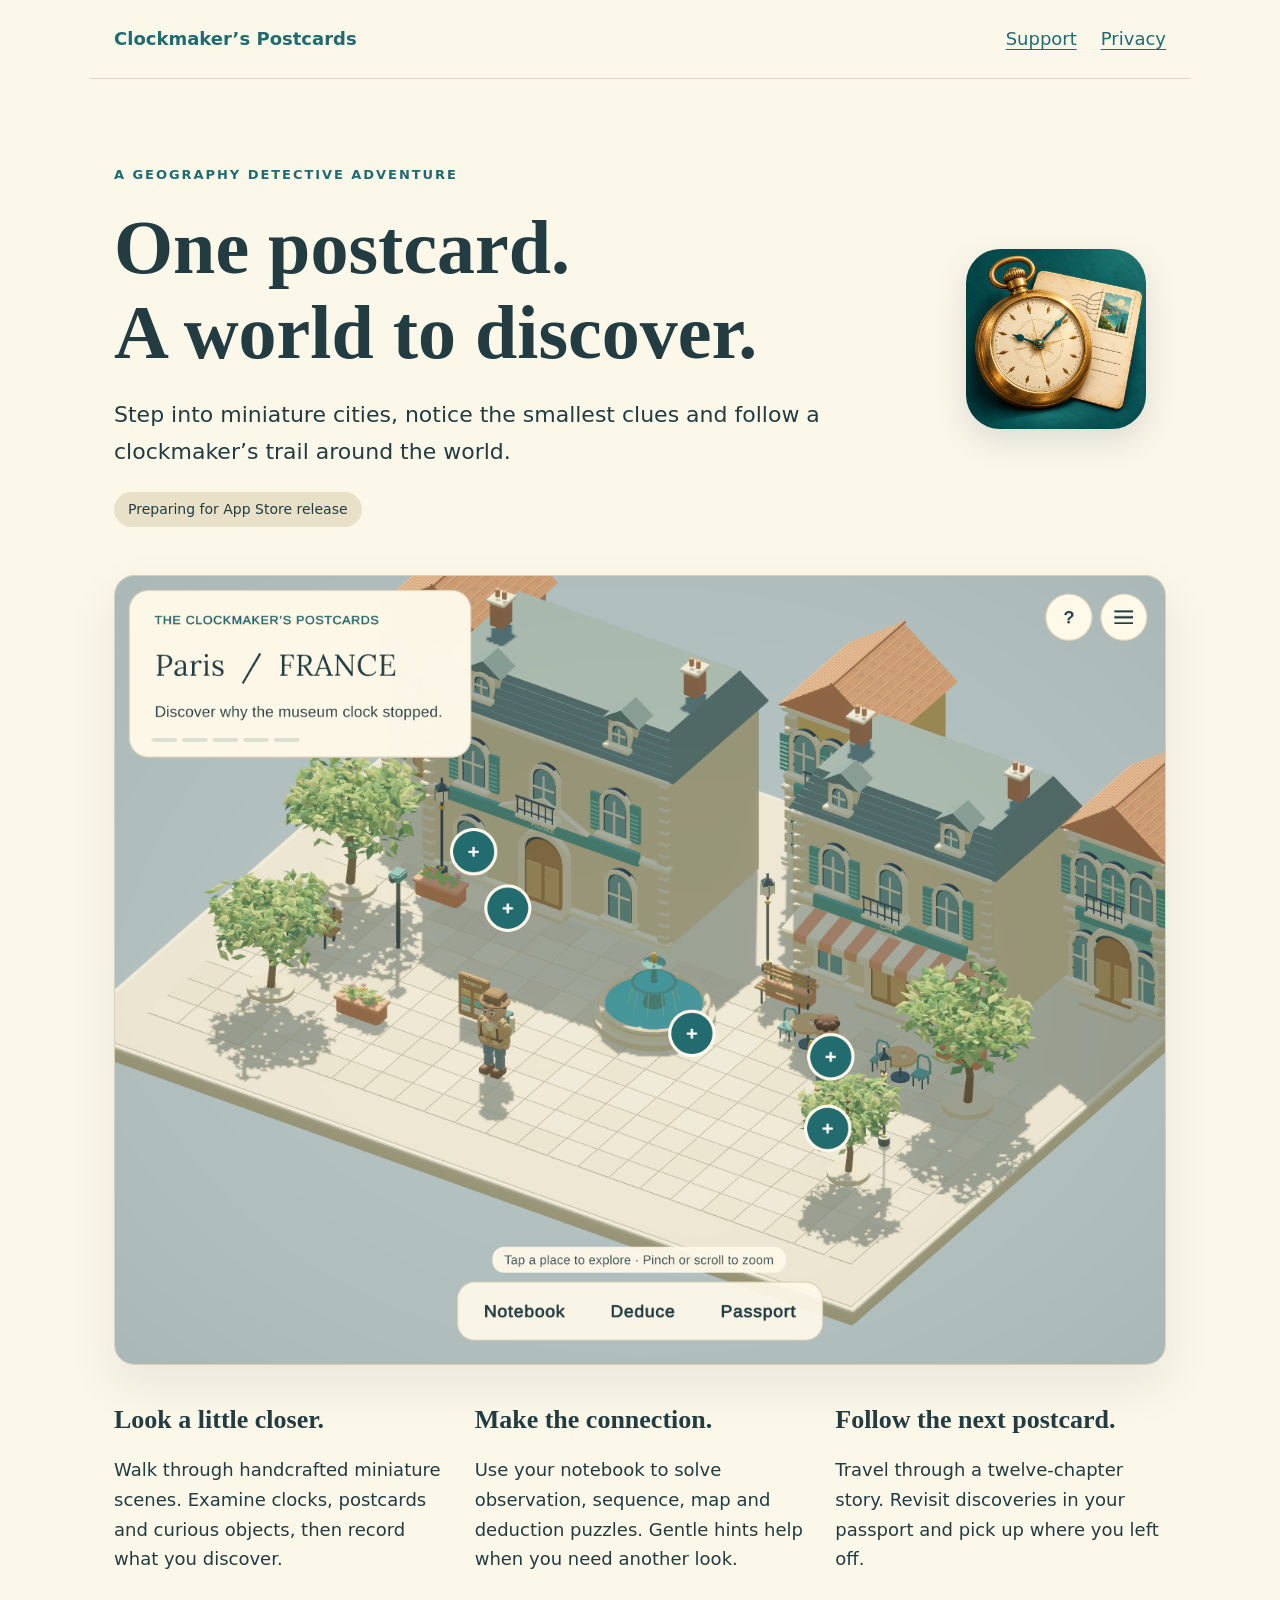
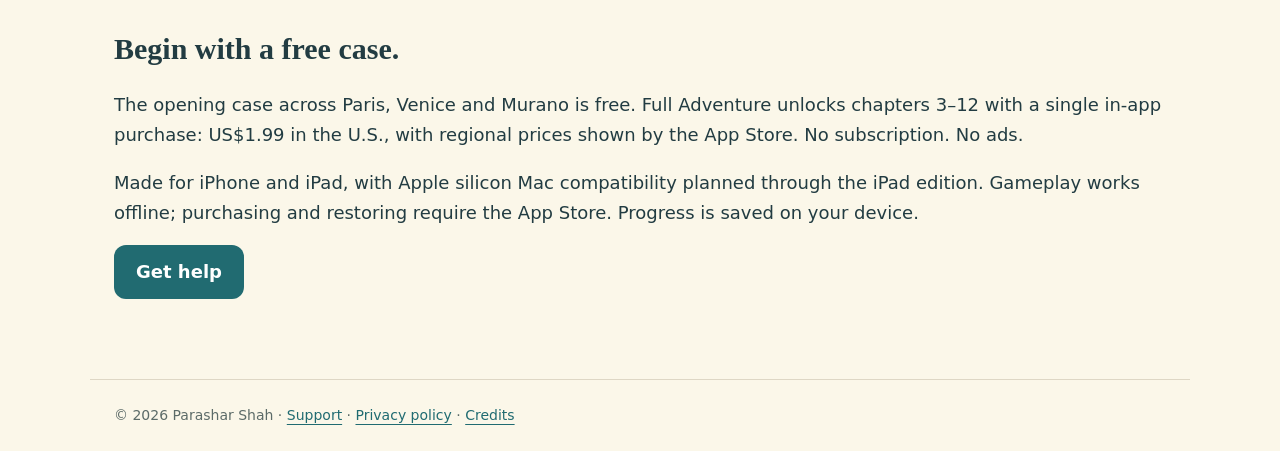
==== index.html @ 7594c073 "Publish Clockmakers product, support and privacy pages" ====
<!doctype html><html lang="en"><head><meta charset="utf-8"><meta name="viewport" content="width=device-width,initial-scale=1"><title>The Clockmaker’s Postcards — A little world of mysteries</title><meta name="description" content="An original miniature-world detective adventure for iPhone and iPad. Explore, gather evidence and follow the next postcard."><link rel="icon" href="assets/icon.png"><link rel="stylesheet" href="style.css"></head><body><nav aria-label="Main"><a href="index.html">Clockmaker’s Postcards</a><a href="support.html">Support</a><a href="privacy.html">Privacy</a></nav><main><section class="hero"><div><p class="eyebrow">A geography detective adventure</p><h1>One postcard.<br>A world to discover.</h1><p class="lead">Step into miniature cities, notice the smallest clues and follow a clockmaker’s trail around the world.</p><span class="status">Preparing for App Store release</span></div><img class="icon" src="assets/icon.png" alt="A brass clock and travel postcard"></section><img class="game" src="assets/paris.png" alt="The actual iPad game: a detective explores a sunny Paris square with clue markers and a notebook"><div class="features"><section><h2>Look a little closer.</h2><p>Walk through handcrafted miniature scenes. Examine clocks, postcards and curious objects, then record what you discover.</p></section><section><h2>Make the connection.</h2><p>Use your notebook to solve observation, sequence, map and deduction puzzles. Gentle hints help when you need another look.</p></section><section><h2>Follow the next postcard.</h2><p>Travel through a twelve-chapter story. Revisit discoveries in your passport and pick up where you left off.</p></section></div><section><h2>Begin with a free case.</h2><p>The opening case across Paris, Venice and Murano is free. Full Adventure unlocks chapters 3–12 with a single in-app purchase: US$1.99 in the U.S., with regional prices shown by the App Store. No subscription. No ads.</p><p>Made for iPhone and iPad, with Apple silicon Mac compatibility planned through the iPad edition. Gameplay works offline; purchasing and restoring require the App Store. Progress is saved on your device.</p><a class="button" href="support.html">Get help</a></section></main><footer>© 2026 Parashar Shah · <a href="support.html">Support</a> · <a href="privacy.html">Privacy policy</a> · <a href="credits.html">Credits</a></footer></body></html>
---- style.css ----
*{box-sizing:border-box}body{margin:0;background:#fbf7e9;color:#223c42;font:18px/1.65 system-ui,-apple-system,sans-serif}a{color:#206b71;text-underline-offset:4px}nav,main,footer{max-width:1100px;margin:auto;padding:24px}nav{display:flex;gap:24px;align-items:center;border-bottom:1px solid #ded7c5}nav a:first-child{margin-right:auto;font-weight:750;text-decoration:none}h1,h2{font-family:Georgia,serif;line-height:1.12}h1{font-size:clamp(40px,6vw,76px);margin:20px 0}h2{font-size:30px;margin-top:40px}.hero{display:grid;grid-template-columns:1fr 200px;gap:44px;align-items:center;padding:48px 0}.icon{width:180px;border-radius:34px;box-shadow:0 12px 32px #193e4322}.eyebrow{font-size:13px;text-transform:uppercase;letter-spacing:.15em;font-weight:750;color:#206b71}.lead{font-size:22px;max-width:740px}.button{display:inline-block;padding:12px 22px;border-radius:12px;background:#216b71;color:white;text-decoration:none;font-weight:700}.status{display:inline-block;padding:6px 14px;background:#e9e1c7;border-radius:20px;font-size:14px}.game{display:block;width:100%;border-radius:20px;border:1px solid #d9d0b6;box-shadow:0 20px 50px #193e4315}.features{display:grid;grid-template-columns:repeat(3,1fr);gap:30px}.features h2{font-size:26px}article{max-width:780px}footer{border-top:1px solid #ded7c5;margin-top:56px;font-size:14px;color:#5c6b68}li{margin:10px 0}@media(max-width:680px){nav{font-size:14px;gap:14px}.hero{grid-template-columns:1fr;padding:28px 0;gap:8px}.icon{width:100px;grid-row:1}.features{grid-template-columns:1fr;gap:0}.lead{font-size:20px}}
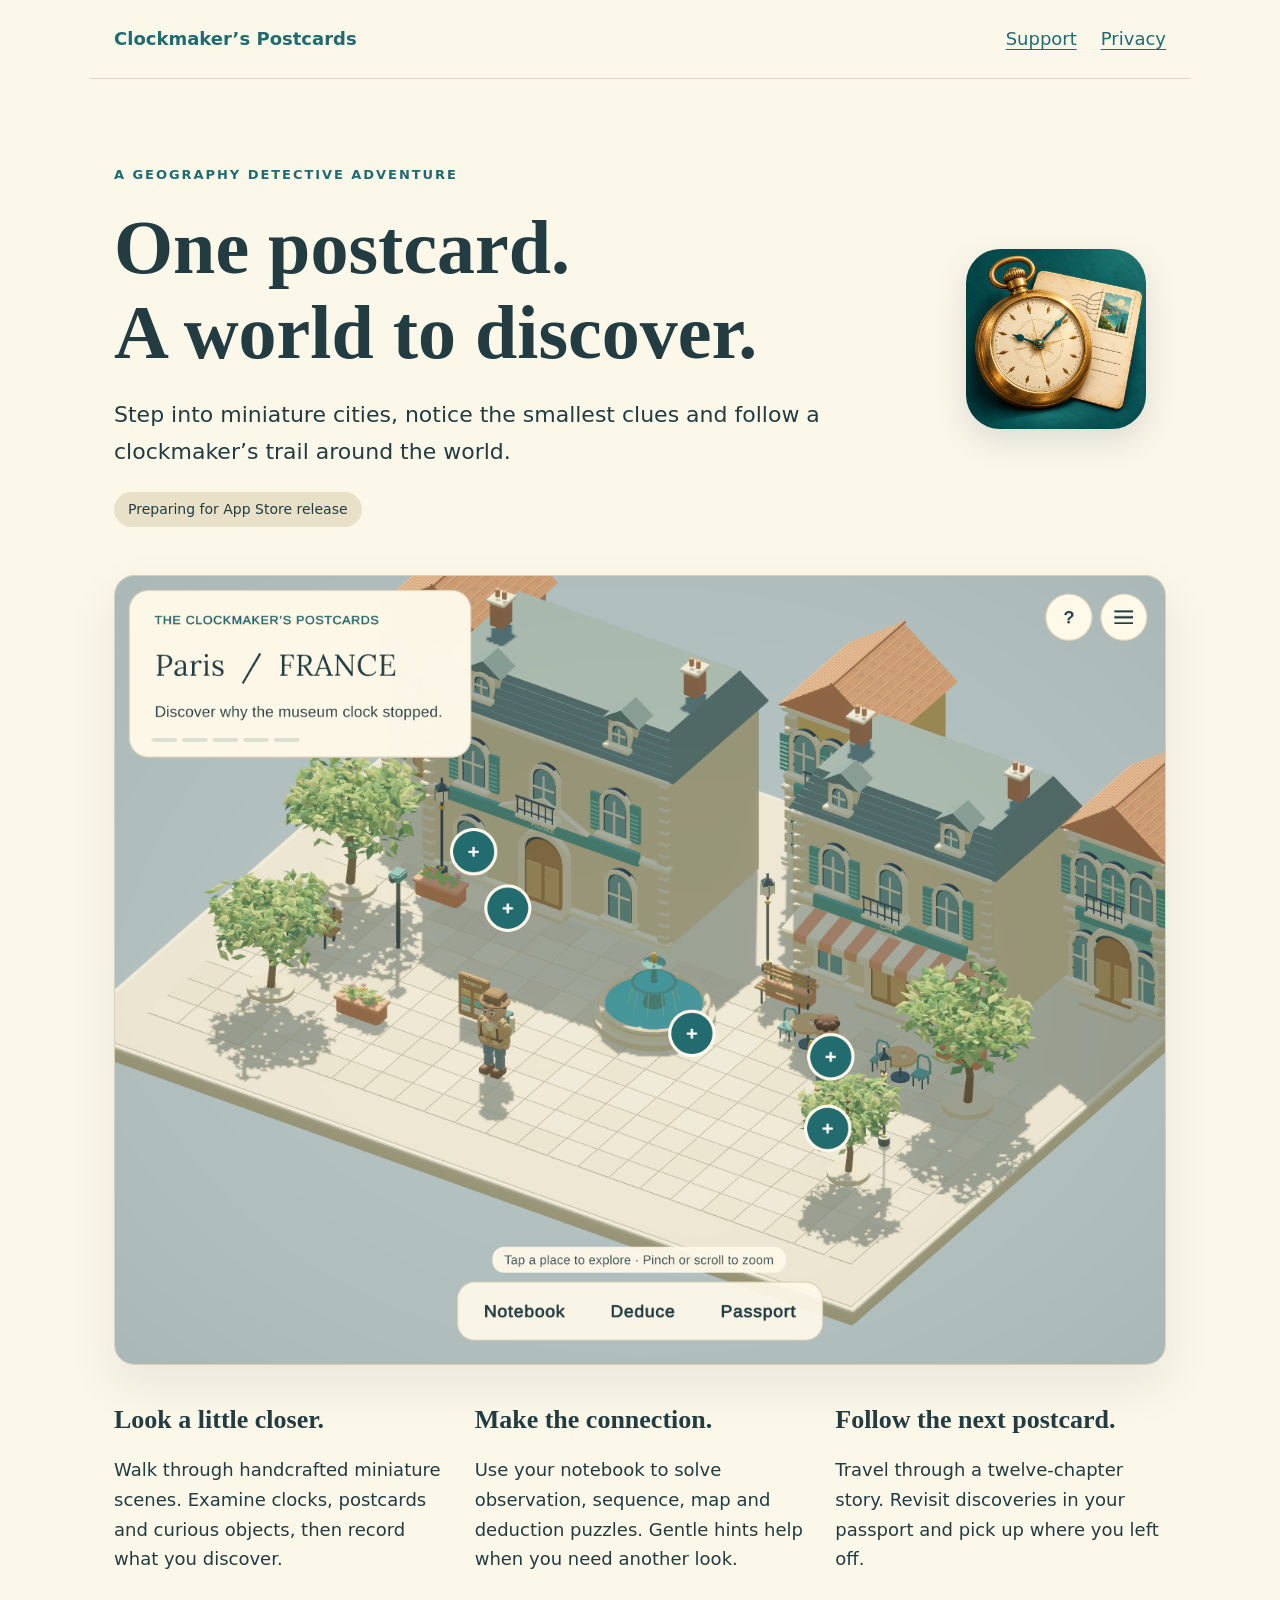
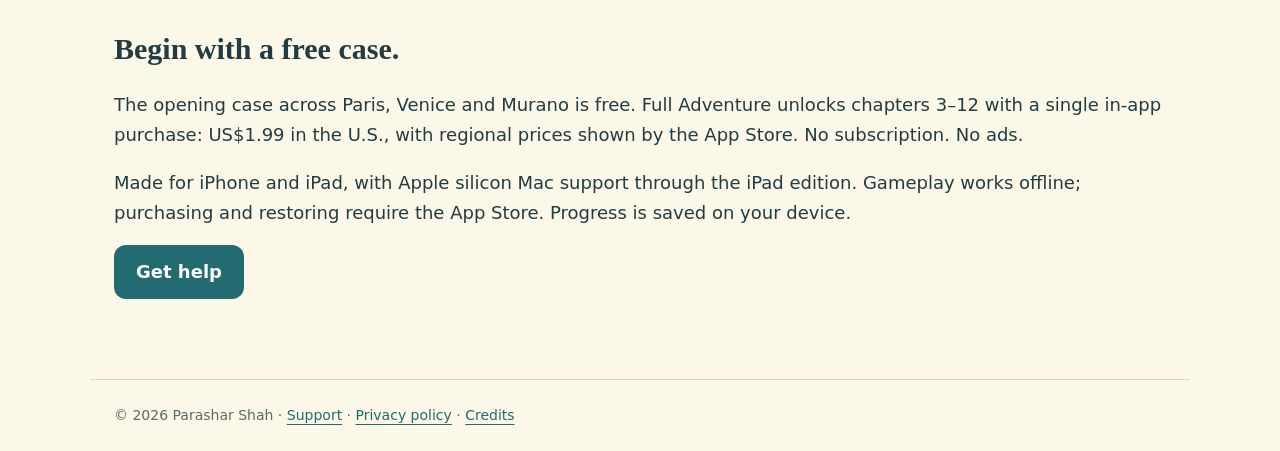
==== commit f3b370d7: "Confirm Apple silicon Mac support through iPad edition" ====
--- a/index.html
+++ b/index.html
@@ -1 +1 @@
-<!doctype html><html lang="en"><head><meta charset="utf-8"><meta name="viewport" content="width=device-width,initial-scale=1"><title>The Clockmaker’s Postcards — A little world of mysteries</title><meta name="description" content="An original miniature-world detective adventure for iPhone and iPad. Explore, gather evidence and follow the next postcard."><link rel="icon" href="assets/icon.png"><link rel="stylesheet" href="style.css"></head><body><nav aria-label="Main"><a href="index.html">Clockmaker’s Postcards</a><a href="support.html">Support</a><a href="privacy.html">Privacy</a></nav><main><section class="hero"><div><p class="eyebrow">A geography detective adventure</p><h1>One postcard.<br>A world to discover.</h1><p class="lead">Step into miniature cities, notice the smallest clues and follow a clockmaker’s trail around the world.</p><span class="status">Preparing for App Store release</span></div><img class="icon" src="assets/icon.png" alt="A brass clock and travel postcard"></section><img class="game" src="assets/paris.png" alt="The actual iPad game: a detective explores a sunny Paris square with clue markers and a notebook"><div class="features"><section><h2>Look a little closer.</h2><p>Walk through handcrafted miniature scenes. Examine clocks, postcards and curious objects, then record what you discover.</p></section><section><h2>Make the connection.</h2><p>Use your notebook to solve observation, sequence, map and deduction puzzles. Gentle hints help when you need another look.</p></section><section><h2>Follow the next postcard.</h2><p>Travel through a twelve-chapter story. Revisit discoveries in your passport and pick up where you left off.</p></section></div><section><h2>Begin with a free case.</h2><p>The opening case across Paris, Venice and Murano is free. Full Adventure unlocks chapters 3–12 with a single in-app purchase: US$1.99 in the U.S., with regional prices shown by the App Store. No subscription. No ads.</p><p>Made for iPhone and iPad, with Apple silicon Mac compatibility planned through the iPad edition. Gameplay works offline; purchasing and restoring require the App Store. Progress is saved on your device.</p><a class="button" href="support.html">Get help</a></section></main><footer>© 2026 Parashar Shah · <a href="support.html">Support</a> · <a href="privacy.html">Privacy policy</a> · <a href="credits.html">Credits</a></footer></body></html>+<!doctype html><html lang="en"><head><meta charset="utf-8"><meta name="viewport" content="width=device-width,initial-scale=1"><title>The Clockmaker’s Postcards — A little world of mysteries</title><meta name="description" content="An original miniature-world detective adventure for iPhone and iPad. Explore, gather evidence and follow the next postcard."><link rel="icon" href="assets/icon.png"><link rel="stylesheet" href="style.css"></head><body><nav aria-label="Main"><a href="index.html">Clockmaker’s Postcards</a><a href="support.html">Support</a><a href="privacy.html">Privacy</a></nav><main><section class="hero"><div><p class="eyebrow">A geography detective adventure</p><h1>One postcard.<br>A world to discover.</h1><p class="lead">Step into miniature cities, notice the smallest clues and follow a clockmaker’s trail around the world.</p><span class="status">Preparing for App Store release</span></div><img class="icon" src="assets/icon.png" alt="A brass clock and travel postcard"></section><img class="game" src="assets/paris.png" alt="The actual iPad game: a detective explores a sunny Paris square with clue markers and a notebook"><div class="features"><section><h2>Look a little closer.</h2><p>Walk through handcrafted miniature scenes. Examine clocks, postcards and curious objects, then record what you discover.</p></section><section><h2>Make the connection.</h2><p>Use your notebook to solve observation, sequence, map and deduction puzzles. Gentle hints help when you need another look.</p></section><section><h2>Follow the next postcard.</h2><p>Travel through a twelve-chapter story. Revisit discoveries in your passport and pick up where you left off.</p></section></div><section><h2>Begin with a free case.</h2><p>The opening case across Paris, Venice and Murano is free. Full Adventure unlocks chapters 3–12 with a single in-app purchase: US$1.99 in the U.S., with regional prices shown by the App Store. No subscription. No ads.</p><p>Made for iPhone and iPad, with Apple silicon Mac support through the iPad edition. Gameplay works offline; purchasing and restoring require the App Store. Progress is saved on your device.</p><a class="button" href="support.html">Get help</a></section></main><footer>© 2026 Parashar Shah · <a href="support.html">Support</a> · <a href="privacy.html">Privacy policy</a> · <a href="credits.html">Credits</a></footer></body></html>
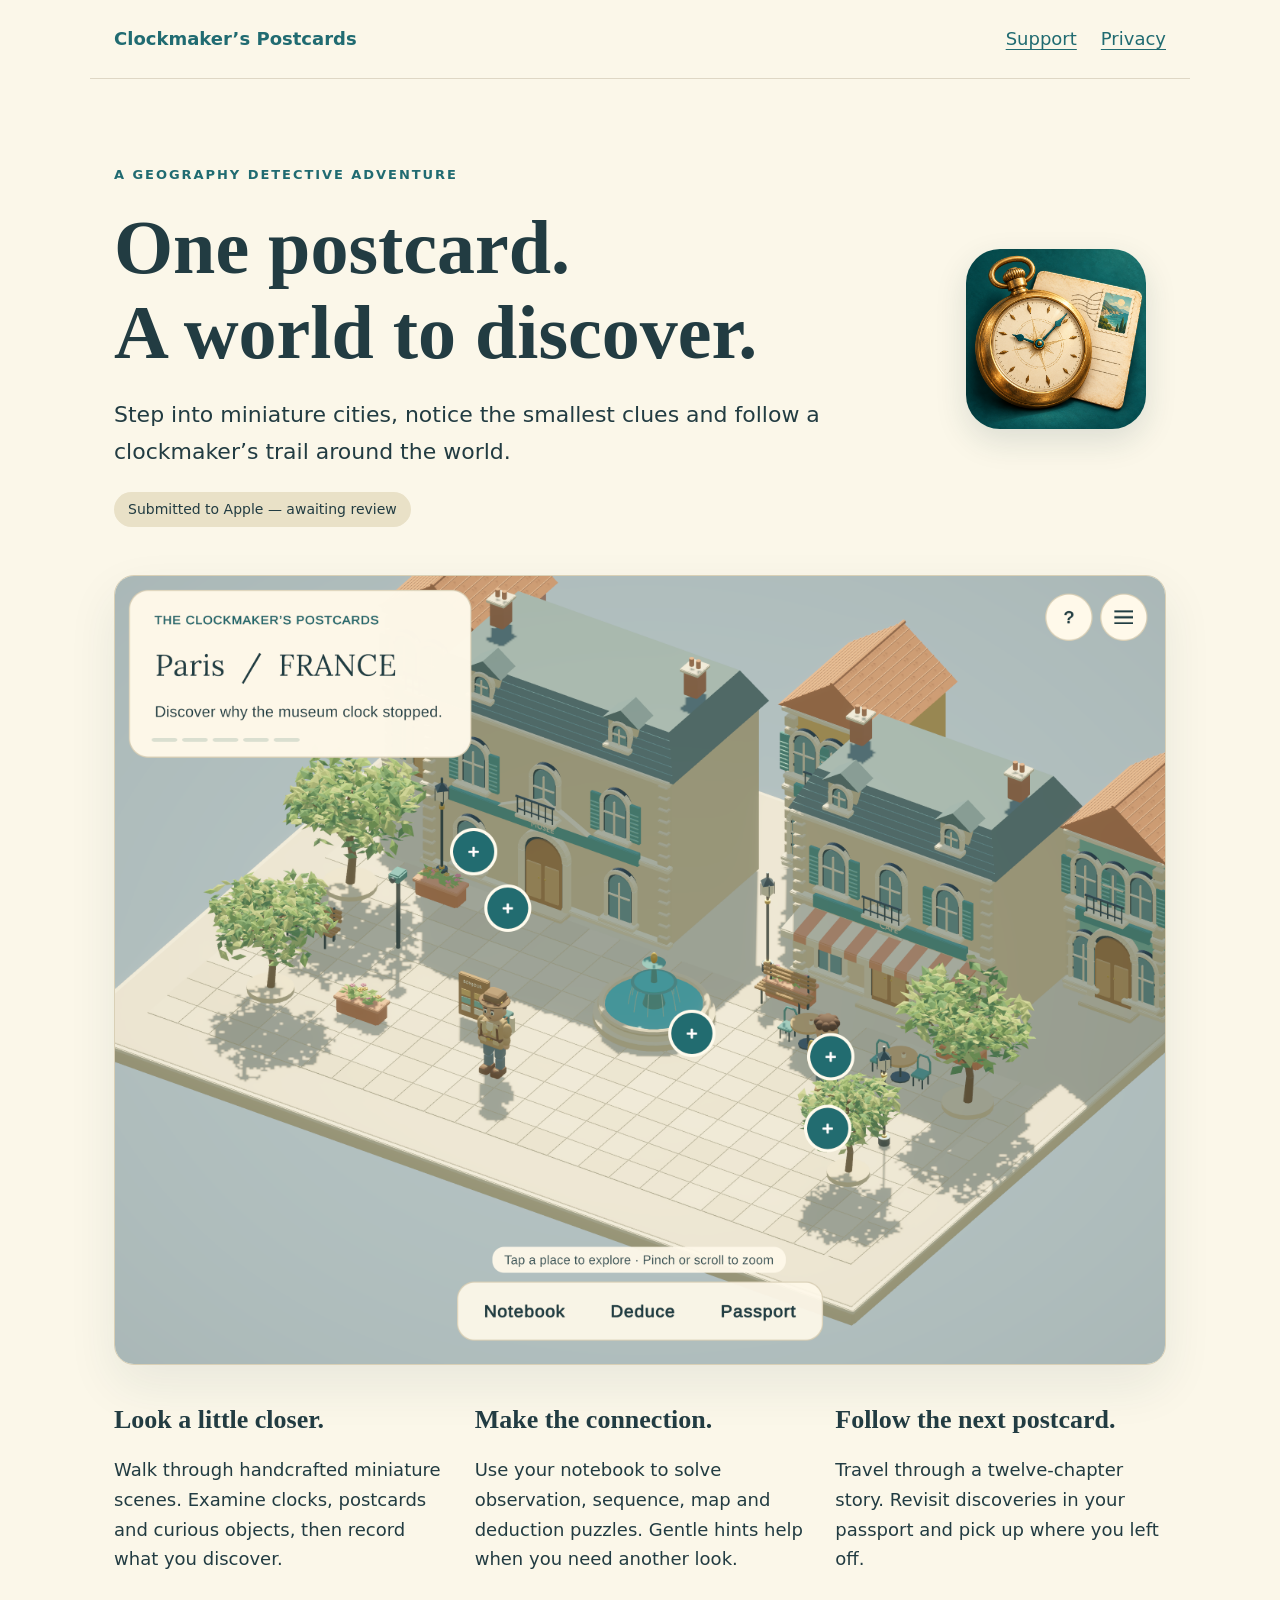
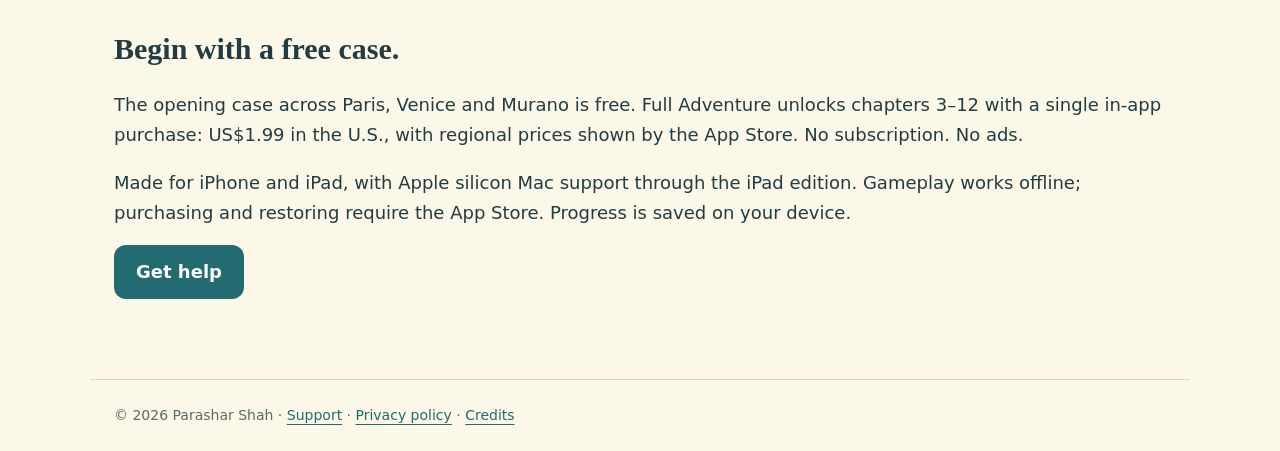
==== commit 25be77d1: "Update product status after Apple review submission" ====
--- a/index.html
+++ b/index.html
@@ -1 +1 @@
-<!doctype html><html lang="en"><head><meta charset="utf-8"><meta name="viewport" content="width=device-width,initial-scale=1"><title>The Clockmaker’s Postcards — A little world of mysteries</title><meta name="description" content="An original miniature-world detective adventure for iPhone and iPad. Explore, gather evidence and follow the next postcard."><link rel="icon" href="assets/icon.png"><link rel="stylesheet" href="style.css"></head><body><nav aria-label="Main"><a href="index.html">Clockmaker’s Postcards</a><a href="support.html">Support</a><a href="privacy.html">Privacy</a></nav><main><section class="hero"><div><p class="eyebrow">A geography detective adventure</p><h1>One postcard.<br>A world to discover.</h1><p class="lead">Step into miniature cities, notice the smallest clues and follow a clockmaker’s trail around the world.</p><span class="status">Preparing for App Store release</span></div><img class="icon" src="assets/icon.png" alt="A brass clock and travel postcard"></section><img class="game" src="assets/paris.png" alt="The actual iPad game: a detective explores a sunny Paris square with clue markers and a notebook"><div class="features"><section><h2>Look a little closer.</h2><p>Walk through handcrafted miniature scenes. Examine clocks, postcards and curious objects, then record what you discover.</p></section><section><h2>Make the connection.</h2><p>Use your notebook to solve observation, sequence, map and deduction puzzles. Gentle hints help when you need another look.</p></section><section><h2>Follow the next postcard.</h2><p>Travel through a twelve-chapter story. Revisit discoveries in your passport and pick up where you left off.</p></section></div><section><h2>Begin with a free case.</h2><p>The opening case across Paris, Venice and Murano is free. Full Adventure unlocks chapters 3–12 with a single in-app purchase: US$1.99 in the U.S., with regional prices shown by the App Store. No subscription. No ads.</p><p>Made for iPhone and iPad, with Apple silicon Mac support through the iPad edition. Gameplay works offline; purchasing and restoring require the App Store. Progress is saved on your device.</p><a class="button" href="support.html">Get help</a></section></main><footer>© 2026 Parashar Shah · <a href="support.html">Support</a> · <a href="privacy.html">Privacy policy</a> · <a href="credits.html">Credits</a></footer></body></html>+<!doctype html><html lang="en"><head><meta charset="utf-8"><meta name="viewport" content="width=device-width,initial-scale=1"><title>The Clockmaker’s Postcards — A little world of mysteries</title><meta name="description" content="An original miniature-world detective adventure for iPhone and iPad. Explore, gather evidence and follow the next postcard."><link rel="icon" href="assets/icon.png"><link rel="stylesheet" href="style.css"></head><body><nav aria-label="Main"><a href="index.html">Clockmaker’s Postcards</a><a href="support.html">Support</a><a href="privacy.html">Privacy</a></nav><main><section class="hero"><div><p class="eyebrow">A geography detective adventure</p><h1>One postcard.<br>A world to discover.</h1><p class="lead">Step into miniature cities, notice the smallest clues and follow a clockmaker’s trail around the world.</p><span class="status">Submitted to Apple — awaiting review</span></div><img class="icon" src="assets/icon.png" alt="A brass clock and travel postcard"></section><img class="game" src="assets/paris.png" alt="The actual iPad game: a detective explores a sunny Paris square with clue markers and a notebook"><div class="features"><section><h2>Look a little closer.</h2><p>Walk through handcrafted miniature scenes. Examine clocks, postcards and curious objects, then record what you discover.</p></section><section><h2>Make the connection.</h2><p>Use your notebook to solve observation, sequence, map and deduction puzzles. Gentle hints help when you need another look.</p></section><section><h2>Follow the next postcard.</h2><p>Travel through a twelve-chapter story. Revisit discoveries in your passport and pick up where you left off.</p></section></div><section><h2>Begin with a free case.</h2><p>The opening case across Paris, Venice and Murano is free. Full Adventure unlocks chapters 3–12 with a single in-app purchase: US$1.99 in the U.S., with regional prices shown by the App Store. No subscription. No ads.</p><p>Made for iPhone and iPad, with Apple silicon Mac support through the iPad edition. Gameplay works offline; purchasing and restoring require the App Store. Progress is saved on your device.</p><a class="button" href="support.html">Get help</a></section></main><footer>© 2026 Parashar Shah · <a href="support.html">Support</a> · <a href="privacy.html">Privacy policy</a> · <a href="credits.html">Credits</a></footer></body></html>
